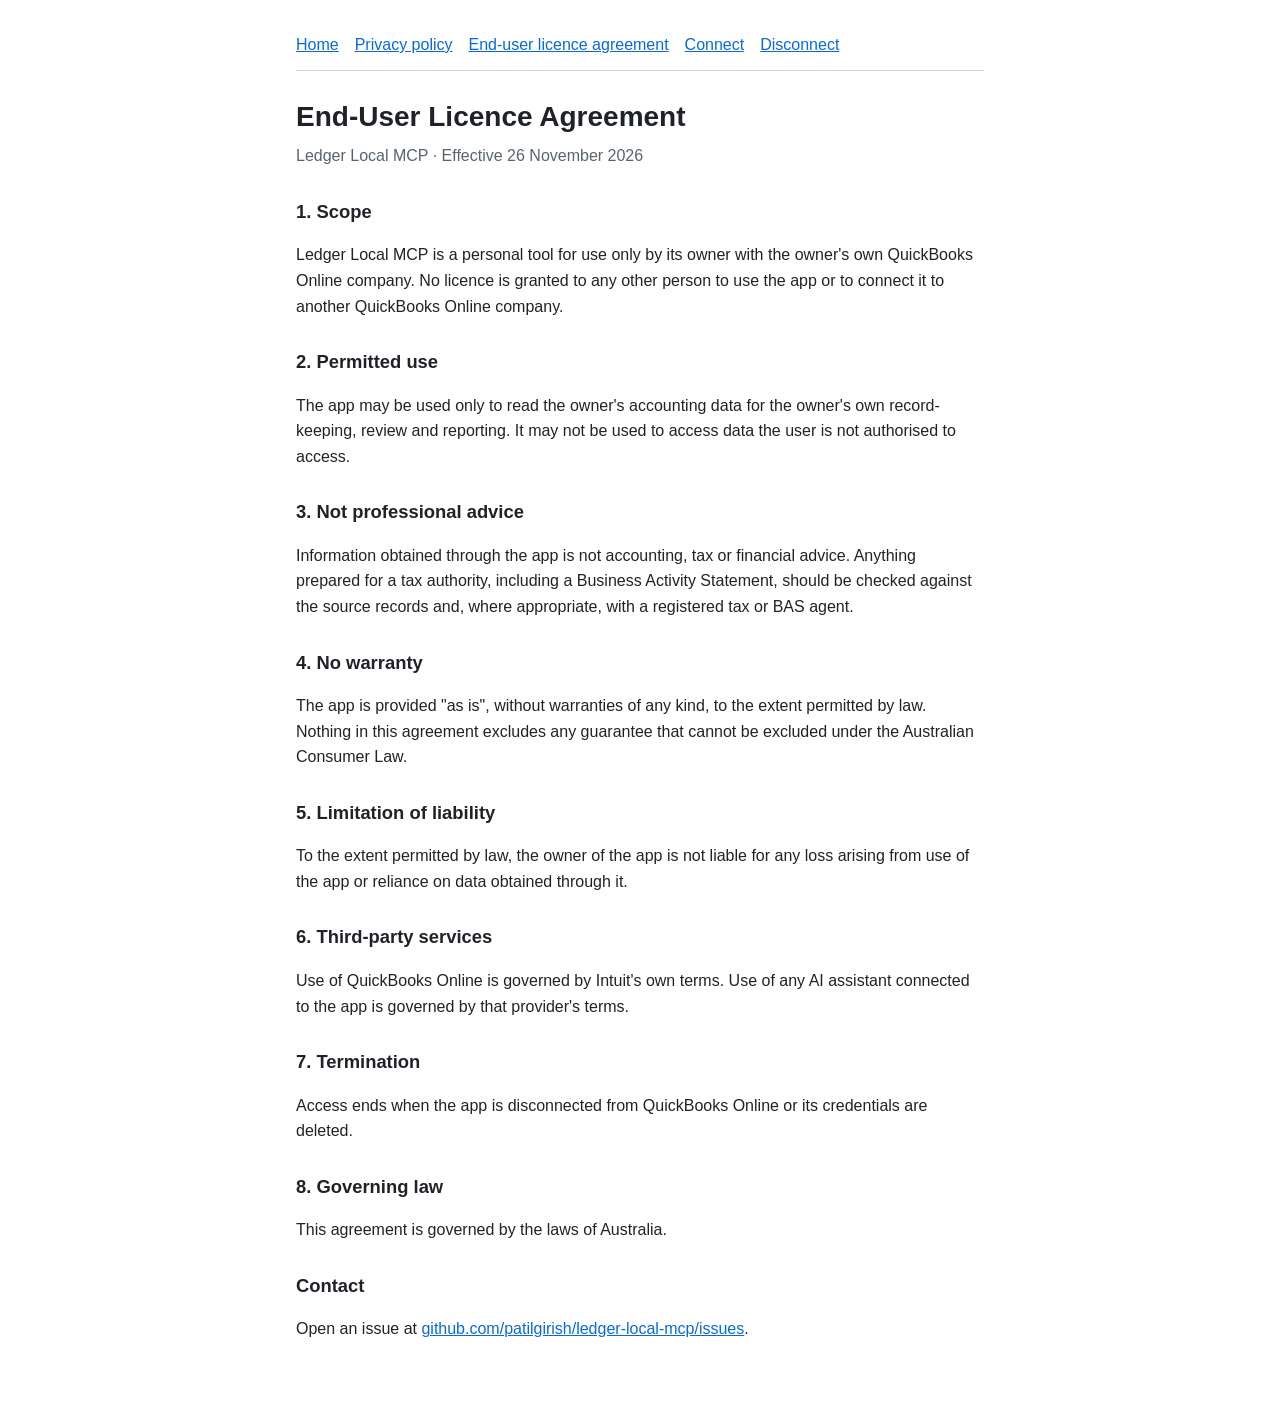
==== eula.html @ a9f17e16 "Add app landing, privacy policy, EULA, connect and disconnect pages" ====
<!doctype html>
<html lang="en">
<head>
<meta charset="utf-8">
<meta name="viewport" content="width=device-width, initial-scale=1">
<title>End-User Licence Agreement</title>
<link rel="stylesheet" href="style.css">
</head>
<body>
<main>
<nav><a href="./">Home</a><a href="privacy.html">Privacy policy</a><a href="eula.html">End-user licence agreement</a><a href="connect.html">Connect</a><a href="disconnect.html">Disconnect</a></nav>
<h1>End-User Licence Agreement</h1>
<p class="meta">Ledger Local MCP · Effective 26 November 2026</p>

<h2>1. Scope</h2>
<p>Ledger Local MCP is a personal tool for use only by its owner with the owner's own QuickBooks Online company. No licence is granted to any other person to use the app or to connect it to another QuickBooks Online company.</p>

<h2>2. Permitted use</h2>
<p>The app may be used only to read the owner's accounting data for the owner's own record-keeping, review and reporting. It may not be used to access data the user is not authorised to access.</p>

<h2>3. Not professional advice</h2>
<p>Information obtained through the app is not accounting, tax or financial advice. Anything prepared for a tax authority, including a Business Activity Statement, should be checked against the source records and, where appropriate, with a registered tax or BAS agent.</p>

<h2>4. No warranty</h2>
<p>The app is provided "as is", without warranties of any kind, to the extent permitted by law. Nothing in this agreement excludes any guarantee that cannot be excluded under the Australian Consumer Law.</p>

<h2>5. Limitation of liability</h2>
<p>To the extent permitted by law, the owner of the app is not liable for any loss arising from use of the app or reliance on data obtained through it.</p>

<h2>6. Third-party services</h2>
<p>Use of QuickBooks Online is governed by Intuit's own terms. Use of any AI assistant connected to the app is governed by that provider's terms.</p>

<h2>7. Termination</h2>
<p>Access ends when the app is disconnected from QuickBooks Online or its credentials are deleted.</p>

<h2>8. Governing law</h2>
<p>This agreement is governed by the laws of Australia.</p>

<h2>Contact</h2>
<p>Open an issue at <a href="https://github.com/patilgirish/ledger-local-mcp/issues">github.com/patilgirish/ledger-local-mcp/issues</a>.</p>
</main>
</body>
</html>
---- style.css ----
:root { --bg: #ffffff; --fg: #1f2328; --muted: #59636e; --link: #0969da; --rule: #d1d9e0; }
@media (prefers-color-scheme: dark) {
  :root { --bg: #0d1117; --fg: #e6edf3; --muted: #9198a1; --link: #4493f8; --rule: #3d444d; }
}
* { box-sizing: border-box; }
body { margin: 0; background: var(--bg); color: var(--fg); font: 16px/1.6 -apple-system, BlinkMacSystemFont, "Segoe UI", Roboto, sans-serif; }
main { max-width: 720px; margin: 0 auto; padding: 32px 16px 64px; }
h1 { font-size: 1.75rem; margin: 0 0 4px; }
h2 { font-size: 1.15rem; margin: 28px 0 8px; }
.meta { color: var(--muted); margin: 0 0 24px; }
a { color: var(--link); }
nav { border-bottom: 1px solid var(--rule); padding-bottom: 12px; margin-bottom: 24px; display: flex; gap: 16px; flex-wrap: wrap; }
footer { border-top: 1px solid var(--rule); margin-top: 40px; padding-top: 12px; color: var(--muted); font-size: 0.9rem; }
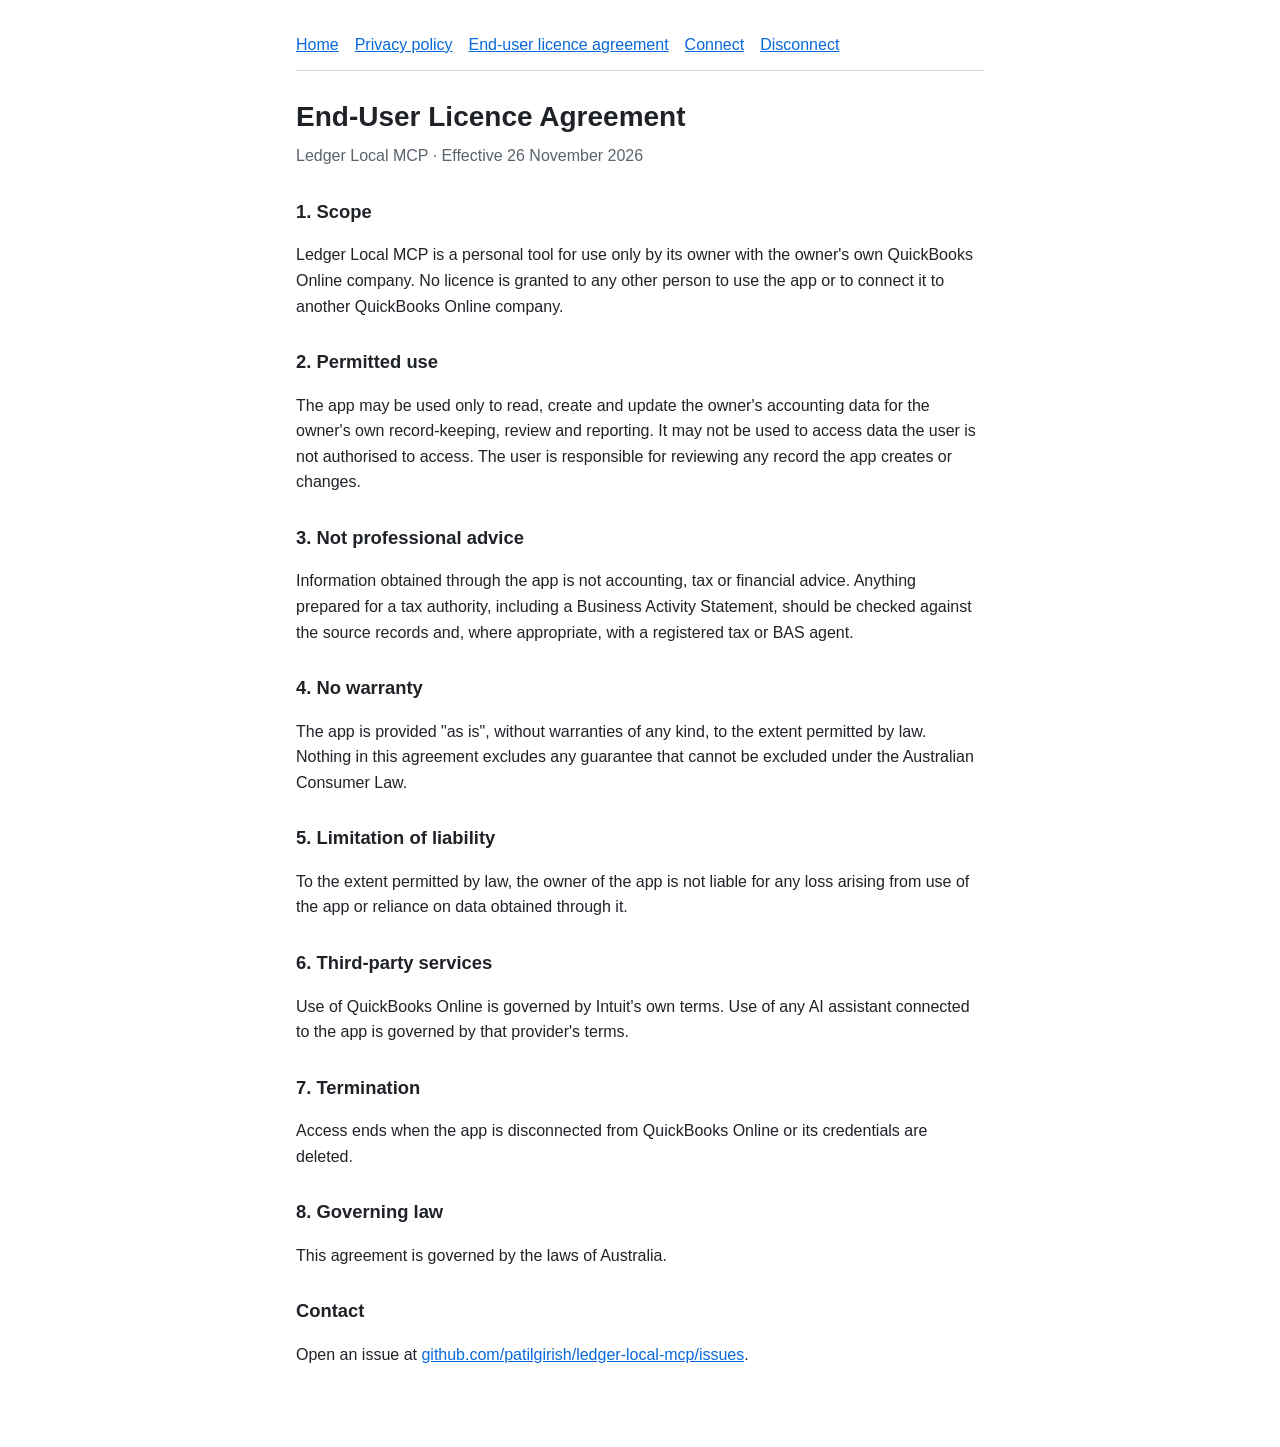
==== commit 44c0992b: "Describe create and update access; deletes remain disabled" ====
--- a/eula.html
+++ b/eula.html
@@ -16,7 +16,7 @@
 <p>Ledger Local MCP is a personal tool for use only by its owner with the owner's own QuickBooks Online company. No licence is granted to any other person to use the app or to connect it to another QuickBooks Online company.</p>
 
 <h2>2. Permitted use</h2>
-<p>The app may be used only to read the owner's accounting data for the owner's own record-keeping, review and reporting. It may not be used to access data the user is not authorised to access.</p>
+<p>The app may be used only to read, create and update the owner's accounting data for the owner's own record-keeping, review and reporting. It may not be used to access data the user is not authorised to access. The user is responsible for reviewing any record the app creates or changes.</p>
 
 <h2>3. Not professional advice</h2>
 <p>Information obtained through the app is not accounting, tax or financial advice. Anything prepared for a tax authority, including a Business Activity Statement, should be checked against the source records and, where appropriate, with a registered tax or BAS agent.</p>
